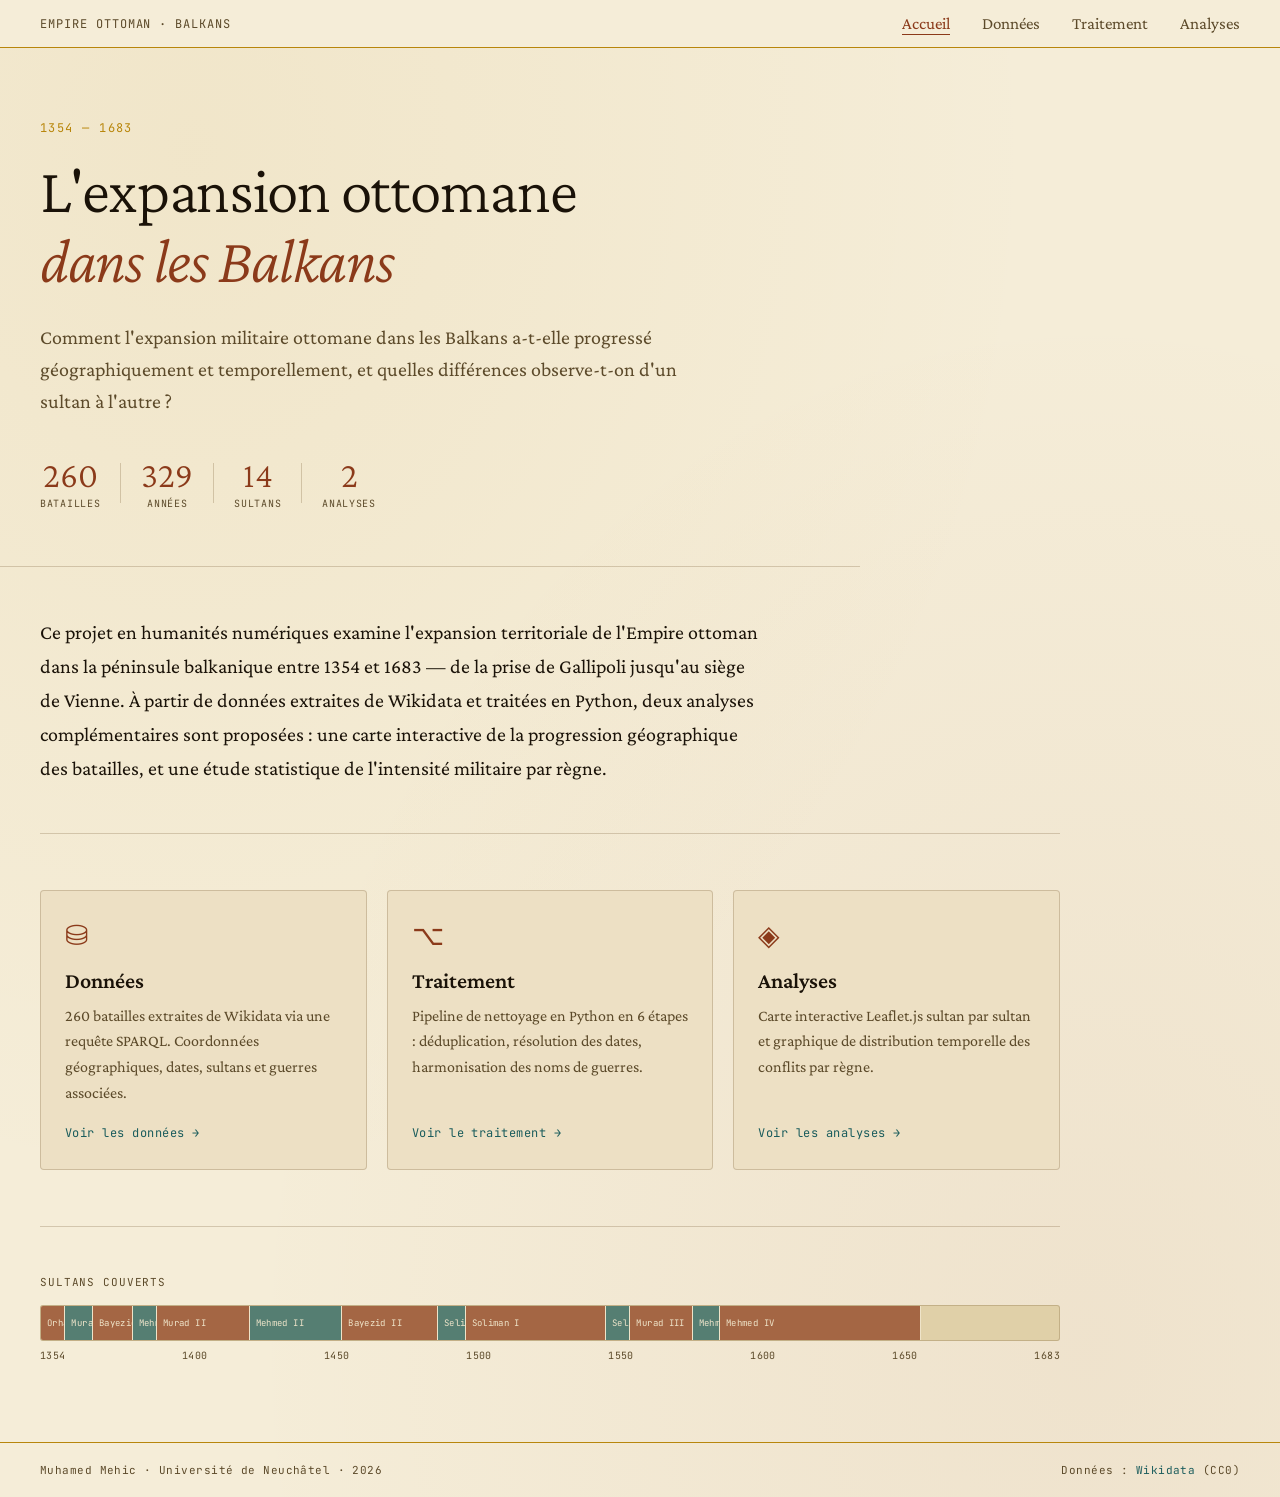
==== index.html @ 193f48fa "Ajout style et index" ====
<!DOCTYPE html>
<html lang="fr">
<head>
  <meta charset="UTF-8">
  <meta name="viewport" content="width=device-width, initial-scale=1.0">
  <title>Empire Ottoman · Balkans 1354–1683</title>
  <link href="https://fonts.googleapis.com/css2?family=Crimson+Pro:ital,wght@0,300;0,400;0,600;1,300;1,400&family=JetBrains+Mono:wght@400;500&display=swap" rel="stylesheet">
  <link rel="stylesheet" href="css/style.css">
</head>
<body>

  <nav>
    <span class="nav-brand">Empire Ottoman · Balkans</span>
    <div class="nav-links">
      <a href="index.html" class="active">Accueil</a>
      <a href="data.html">Données</a>
      <a href="process.html">Traitement</a>
      <a href="analysis.html">Analyses</a>
    </div>
  </nav>

  <header class="hero">
    <div class="hero-eyebrow">1354 — 1683</div>
    <h1 class="hero-title">L'expansion ottomane<br><em>dans les Balkans</em></h1>
    <p class="hero-sub">
      Comment l'expansion militaire ottomane dans les Balkans a-t-elle progressé
      géographiquement et temporellement, et quelles différences observe-t-on
      d'un sultan à l'autre ?
    </p>
    <div class="hero-stats">
      <div class="hstat">
        <span class="hstat-num">260</span>
        <span class="hstat-lbl">batailles</span>
      </div>
      <div class="hstat-div"></div>
      <div class="hstat">
        <span class="hstat-num">329</span>
        <span class="hstat-lbl">années</span>
      </div>
      <div class="hstat-div"></div>
      <div class="hstat">
        <span class="hstat-num">14</span>
        <span class="hstat-lbl">sultans</span>
      </div>
      <div class="hstat-div"></div>
      <div class="hstat">
        <span class="hstat-num">2</span>
        <span class="hstat-lbl">analyses</span>
      </div>
    </div>
  </header>

  <main>

    <section class="section-intro">
      <p class="intro-text">
        Ce projet en humanités numériques examine l'expansion territoriale de l'Empire ottoman
        dans la péninsule balkanique entre 1354 et 1683 — de la prise de Gallipoli jusqu'au
        siège de Vienne. À partir de données extraites de Wikidata et traitées en Python,
        deux analyses complémentaires sont proposées : une carte interactive de la progression
        géographique des batailles, et une étude statistique de l'intensité militaire par règne.
      </p>
    </section>

    <section class="cards">

      <a href="data.html" class="card">
        <div class="card-icon">⛁</div>
        <h2 class="card-title">Données</h2>
        <p class="card-desc">
          260 batailles extraites de Wikidata via une requête SPARQL.
          Coordonnées géographiques, dates, sultans et guerres associées.
        </p>
        <span class="card-link">Voir les données →</span>
      </a>

      <a href="process.html" class="card">
        <div class="card-icon">⌥</div>
        <h2 class="card-title">Traitement</h2>
        <p class="card-desc">
          Pipeline de nettoyage en Python en 6 étapes : déduplication,
          résolution des dates, harmonisation des noms de guerres.
        </p>
        <span class="card-link">Voir le traitement →</span>
      </a>

      <a href="analysis.html" class="card">
        <div class="card-icon">◈</div>
        <h2 class="card-title">Analyses</h2>
        <p class="card-desc">
          Carte interactive Leaflet.js sultan par sultan et graphique
          de distribution temporelle des conflits par règne.
        </p>
        <span class="card-link">Voir les analyses →</span>
      </a>

    </section>

    <section class="timeline-preview">
      <div class="tp-label">Sultans couverts</div>
      <div class="timeline-bar">
        <div class="tb-seg" style="left:0%;width:2.4%;"    title="Orhan (1326–1362)">        <span>Orhan</span></div>
        <div class="tb-seg" style="left:2.4%;width:2.7%;"  title="Murad Iᵉʳ (1362–1389)">   <span>Murad I</span></div>
        <div class="tb-seg" style="left:5.1%;width:3.9%;"  title="Bayezid Iᵉʳ (1389–1402)"> <span>Bayezid I</span></div>
        <div class="tb-seg" style="left:9%;width:2.4%;"    title="Mehmed Iᵉʳ (1413–1421)">  <span>Mehmed I</span></div>
        <div class="tb-seg" style="left:11.4%;width:9.1%;" title="Murad II (1421–1451)">     <span>Murad II</span></div>
        <div class="tb-seg" style="left:20.5%;width:9.1%;" title="Mehmed II (1451–1481)">    <span>Mehmed II</span></div>
        <div class="tb-seg" style="left:29.6%;width:9.4%;" title="Bayezid II (1481–1512)">   <span>Bayezid II</span></div>
        <div class="tb-seg" style="left:39%;width:2.7%;"   title="Selim Iᵉʳ (1512–1520)">   <span>Selim I</span></div>
        <div class="tb-seg" style="left:41.7%;width:13.8%" title="Soliman Iᵉʳ (1520–1566)"> <span>Soliman I</span></div>
        <div class="tb-seg" style="left:55.5%;width:2.4%;" title="Selim II (1566–1574)">     <span>Selim II</span></div>
        <div class="tb-seg" style="left:57.9%;width:6.1%;" title="Murad III (1574–1595)">    <span>Murad III</span></div>
        <div class="tb-seg" style="left:64%;width:2.7%;"   title="Mehmed III (1595–1603)">   <span>Mehmed III</span></div>
        <div class="tb-seg" style="left:66.7%;width:19.7%" title="Mehmed IV (1648–1683)">    <span>Mehmed IV</span></div>
      </div>
      <div class="tb-axis">
        <span>1354</span><span>1400</span><span>1450</span><span>1500</span>
        <span>1550</span><span>1600</span><span>1650</span><span>1683</span>
      </div>
    </section>

  </main>

  <footer>
    <span>Muhamed Mehic · Université de Neuchâtel · 2026</span>
    <span>Données : <a href="https://www.wikidata.org" target="_blank">Wikidata</a> (CC0)</span>
  </footer>

</body>
</html>
---- css/style.css ----
/* ============================================================
   style.css — Empire Ottoman · Balkans 1354–1683
   Palette : parchemin / rouille / encre / or
   ============================================================ */

   :root {
    --ink:        #1a1208;
    --parchment:  #f5edd8;
    --parchment2: #ede0c4;
    --parchment3: #e0d0a8;
    --gold:       #b8860b;
    --gold-light: #d4a017;
    --rust:       #8b3a1a;
    --rust-dark:  #7a3016;
    --teal:       #1a5c5c;
    --muted:      #5c4a2a;
    --border:     rgba(90,60,20,0.22);
  }
  
  *, *::before, *::after { box-sizing: border-box; margin: 0; padding: 0; }
  
  html { scroll-behavior: smooth; }
  
  body {
    font-family: 'Crimson Pro', Georgia, serif;
    background: var(--parchment);
    color: var(--ink);
    min-height: 100vh;
    background-image:
      radial-gradient(ellipse at 15% 10%, rgba(184,134,11,0.07) 0%, transparent 55%),
      radial-gradient(ellipse at 85% 90%, rgba(139,58,26,0.06) 0%, transparent 55%);
  }
  
  /* ── NAVIGATION ───────────────────────────────────────────── */
  
  nav {
    position: sticky;
    top: 0;
    z-index: 100;
    display: flex;
    align-items: center;
    justify-content: space-between;
    padding: 14px 40px;
    background: var(--parchment);
    border-bottom: 1.5px solid var(--gold);
    backdrop-filter: blur(4px);
  }
  
  .nav-brand {
    font-family: 'JetBrains Mono', monospace;
    font-size: 12px;
    letter-spacing: 0.08em;
    text-transform: uppercase;
    color: var(--muted);
  }
  
  .nav-links {
    display: flex;
    gap: 32px;
  }
  
  .nav-links a {
    font-size: 17px;
    color: var(--muted);
    text-decoration: none;
    transition: color 0.15s;
    position: relative;
  }
  
  .nav-links a::after {
    content: '';
    position: absolute;
    bottom: -2px;
    left: 0;
    width: 0;
    height: 1.5px;
    background: var(--rust);
    transition: width 0.2s;
  }
  
  .nav-links a:hover,
  .nav-links a.active {
    color: var(--rust);
  }
  
  .nav-links a:hover::after,
  .nav-links a.active::after {
    width: 100%;
  }
  
  /* ── HERO ─────────────────────────────────────────────────── */
  
  .hero {
    padding: 72px 40px 56px;
    border-bottom: 1px solid var(--border);
    max-width: 860px;
  }
  
  .hero-eyebrow {
    font-family: 'JetBrains Mono', monospace;
    font-size: 12px;
    letter-spacing: 0.12em;
    color: var(--gold);
    text-transform: uppercase;
    margin-bottom: 20px;
  }
  
  .hero-title {
    font-size: clamp(36px, 6vw, 64px);
    font-weight: 300;
    line-height: 1.1;
    letter-spacing: -0.02em;
    color: var(--ink);
    margin-bottom: 24px;
  }
  
  .hero-title em {
    font-style: italic;
    color: var(--rust);
  }
  
  .hero-sub {
    font-size: 20px;
    line-height: 1.6;
    color: var(--muted);
    max-width: 640px;
    margin-bottom: 40px;
  }
  
  .hero-stats {
    display: flex;
    align-items: center;
    gap: 20px;
  }
  
  .hstat { text-align: center; }
  
  .hstat-num {
    display: block;
    font-size: 36px;
    font-weight: 300;
    color: var(--rust);
    line-height: 1;
  }
  
  .hstat-lbl {
    font-family: 'JetBrains Mono', monospace;
    font-size: 10px;
    text-transform: uppercase;
    letter-spacing: 0.07em;
    color: var(--muted);
  }
  
  .hstat-div {
    width: 1px;
    height: 40px;
    background: var(--border);
  }
  
  /* ── MAIN ─────────────────────────────────────────────────── */
  
  main {
    max-width: 1100px;
    padding: 48px 40px 80px;
  }
  
  /* ── INTRO ────────────────────────────────────────────────── */
  
  .section-intro {
    margin-bottom: 56px;
    padding-bottom: 48px;
    border-bottom: 1px solid var(--border);
  }
  
  .intro-text {
    font-size: 20px;
    line-height: 1.7;
    color: var(--ink);
    max-width: 720px;
  }
  
  /* ── CARDS ────────────────────────────────────────────────── */
  
  .cards {
    display: grid;
    grid-template-columns: repeat(3, 1fr);
    gap: 20px;
    margin-bottom: 56px;
  }
  
  .card {
    display: flex;
    flex-direction: column;
    padding: 28px 24px;
    background: var(--parchment2);
    border: 1px solid var(--border);
    border-radius: 4px;
    text-decoration: none;
    color: inherit;
    transition: border-color 0.2s, transform 0.15s;
  }
  
  .card:hover {
    border-color: var(--gold);
    transform: translateY(-2px);
  }
  
  .card-icon {
    font-size: 28px;
    margin-bottom: 16px;
    color: var(--rust);
  }
  
  .card-title {
    font-size: 22px;
    font-weight: 600;
    margin-bottom: 10px;
    color: var(--ink);
  }
  
  .card-desc {
    font-size: 16px;
    line-height: 1.6;
    color: var(--muted);
    flex: 1;
    margin-bottom: 20px;
  }
  
  .card-link {
    font-family: 'JetBrains Mono', monospace;
    font-size: 12px;
    color: var(--teal);
    letter-spacing: 0.04em;
  }
  
  /* ── TIMELINE PREVIEW ─────────────────────────────────────── */
  
  .timeline-preview {
    padding-top: 48px;
    border-top: 1px solid var(--border);
  }
  
  .tp-label {
    font-family: 'JetBrains Mono', monospace;
    font-size: 11px;
    text-transform: uppercase;
    letter-spacing: 0.08em;
    color: var(--muted);
    margin-bottom: 16px;
  }
  
  .timeline-bar {
    position: relative;
    height: 36px;
    background: var(--parchment3);
    border-radius: 3px;
    overflow: hidden;
    margin-bottom: 8px;
    border: 1px solid var(--border);
  }
  
  .tb-seg {
    position: absolute;
    top: 0;
    height: 100%;
    background: var(--rust);
    opacity: 0.7;
    border-right: 1px solid var(--parchment);
    display: flex;
    align-items: center;
    overflow: hidden;
    transition: opacity 0.15s;
    cursor: default;
  }
  
  .tb-seg:nth-child(even) { background: var(--teal); }
  
  .tb-seg:hover { opacity: 1; z-index: 2; }
  
  .tb-seg span {
    font-family: 'JetBrains Mono', monospace;
    font-size: 9px;
    color: var(--parchment);
    padding: 0 6px;
    white-space: nowrap;
    overflow: hidden;
    letter-spacing: 0.04em;
  }
  
  .tb-axis {
    display: flex;
    justify-content: space-between;
    font-family: 'JetBrains Mono', monospace;
    font-size: 10px;
    color: var(--muted);
    letter-spacing: 0.04em;
  }
  
  /* ── FOOTER ───────────────────────────────────────────────── */
  
  footer {
    display: flex;
    justify-content: space-between;
    align-items: center;
    padding: 20px 40px;
    border-top: 1.5px solid var(--gold);
    font-family: 'JetBrains Mono', monospace;
    font-size: 11px;
    color: var(--muted);
    letter-spacing: 0.04em;
  }
  
  footer a {
    color: var(--teal);
    text-decoration: none;
  }
  
  footer a:hover { text-decoration: underline; }
  
  /* ── PAGE INTÉRIEURE : EN-TÊTE ────────────────────────────── */
  
  .page-header {
    padding: 52px 40px 36px;
    border-bottom: 1px solid var(--border);
    max-width: 860px;
  }
  
  .page-eyebrow {
    font-family: 'JetBrains Mono', monospace;
    font-size: 11px;
    letter-spacing: 0.1em;
    color: var(--gold);
    text-transform: uppercase;
    margin-bottom: 14px;
  }
  
  .page-title {
    font-size: clamp(28px, 4vw, 46px);
    font-weight: 300;
    letter-spacing: -0.02em;
    color: var(--ink);
    margin-bottom: 14px;
  }
  
  .page-title em { font-style: italic; color: var(--rust); }
  
  .page-desc {
    font-size: 18px;
    line-height: 1.65;
    color: var(--muted);
    max-width: 600px;
  }
  
  /* ── BLOCS DE CONTENU ─────────────────────────────────────── */
  
  .content-section {
    margin-bottom: 52px;
    padding-bottom: 48px;
    border-bottom: 1px solid var(--border);
  }
  
  .content-section:last-child {
    border-bottom: none;
  }
  
  .section-label {
    font-family: 'JetBrains Mono', monospace;
    font-size: 11px;
    text-transform: uppercase;
    letter-spacing: 0.08em;
    color: var(--gold);
    margin-bottom: 12px;
  }
  
  .section-title {
    font-size: 26px;
    font-weight: 600;
    margin-bottom: 16px;
    color: var(--ink);
  }
  
  .section-body {
    font-size: 18px;
    line-height: 1.72;
    color: var(--ink);
    max-width: 680px;
  }
  
  .section-body p + p { margin-top: 16px; }
  
  /* ── CODE BLOCKS ──────────────────────────────────────────── */
  
  .code-block {
    background: var(--parchment3);
    border: 1px solid var(--border);
    border-radius: 4px;
    overflow: hidden;
    margin: 24px 0;
  }
  
  .code-header {
    display: flex;
    align-items: center;
    justify-content: space-between;
    padding: 8px 14px;
    border-bottom: 1px solid var(--border);
    font-family: 'JetBrains Mono', monospace;
    font-size: 11px;
    color: var(--muted);
    background: var(--parchment2);
  }
  
  .code-lang {
    background: var(--rust);
    color: var(--parchment);
    padding: 2px 8px;
    border-radius: 2px;
    font-size: 10px;
    letter-spacing: 0.05em;
  }
  
  pre {
    padding: 18px 20px;
    overflow-x: auto;
    font-family: 'JetBrains Mono', monospace;
    font-size: 13px;
    line-height: 1.7;
    color: var(--ink);
  }
  
  /* ── TABLEAU ──────────────────────────────────────────────── */
  
  .table-wrap {
    overflow-x: auto;
    border: 1px solid var(--border);
    border-radius: 4px;
    margin: 24px 0;
  }
  
  table {
    width: 100%;
    border-collapse: collapse;
    font-size: 14px;
  }
  
  thead th {
    background: var(--parchment3);
    padding: 10px 14px;
    text-align: left;
    font-family: 'JetBrains Mono', monospace;
    font-size: 10px;
    text-transform: uppercase;
    letter-spacing: 0.07em;
    color: var(--muted);
    border-bottom: 1px solid var(--border);
  }
  
  tbody td {
    padding: 9px 14px;
    border-bottom: 1px solid var(--border);
    color: var(--ink);
  }
  
  tbody tr:last-child td { border-bottom: none; }
  tbody tr:hover { background: var(--parchment2); }
  
  /* ── RESPONSIVE ───────────────────────────────────────────── */
  
  @media (max-width: 768px) {
    nav { padding: 12px 20px; }
    .nav-links { gap: 20px; }
    .hero, main, .page-header { padding-left: 20px; padding-right: 20px; }
    .cards { grid-template-columns: 1fr; }
    footer { flex-direction: column; gap: 8px; text-align: center; }
  }
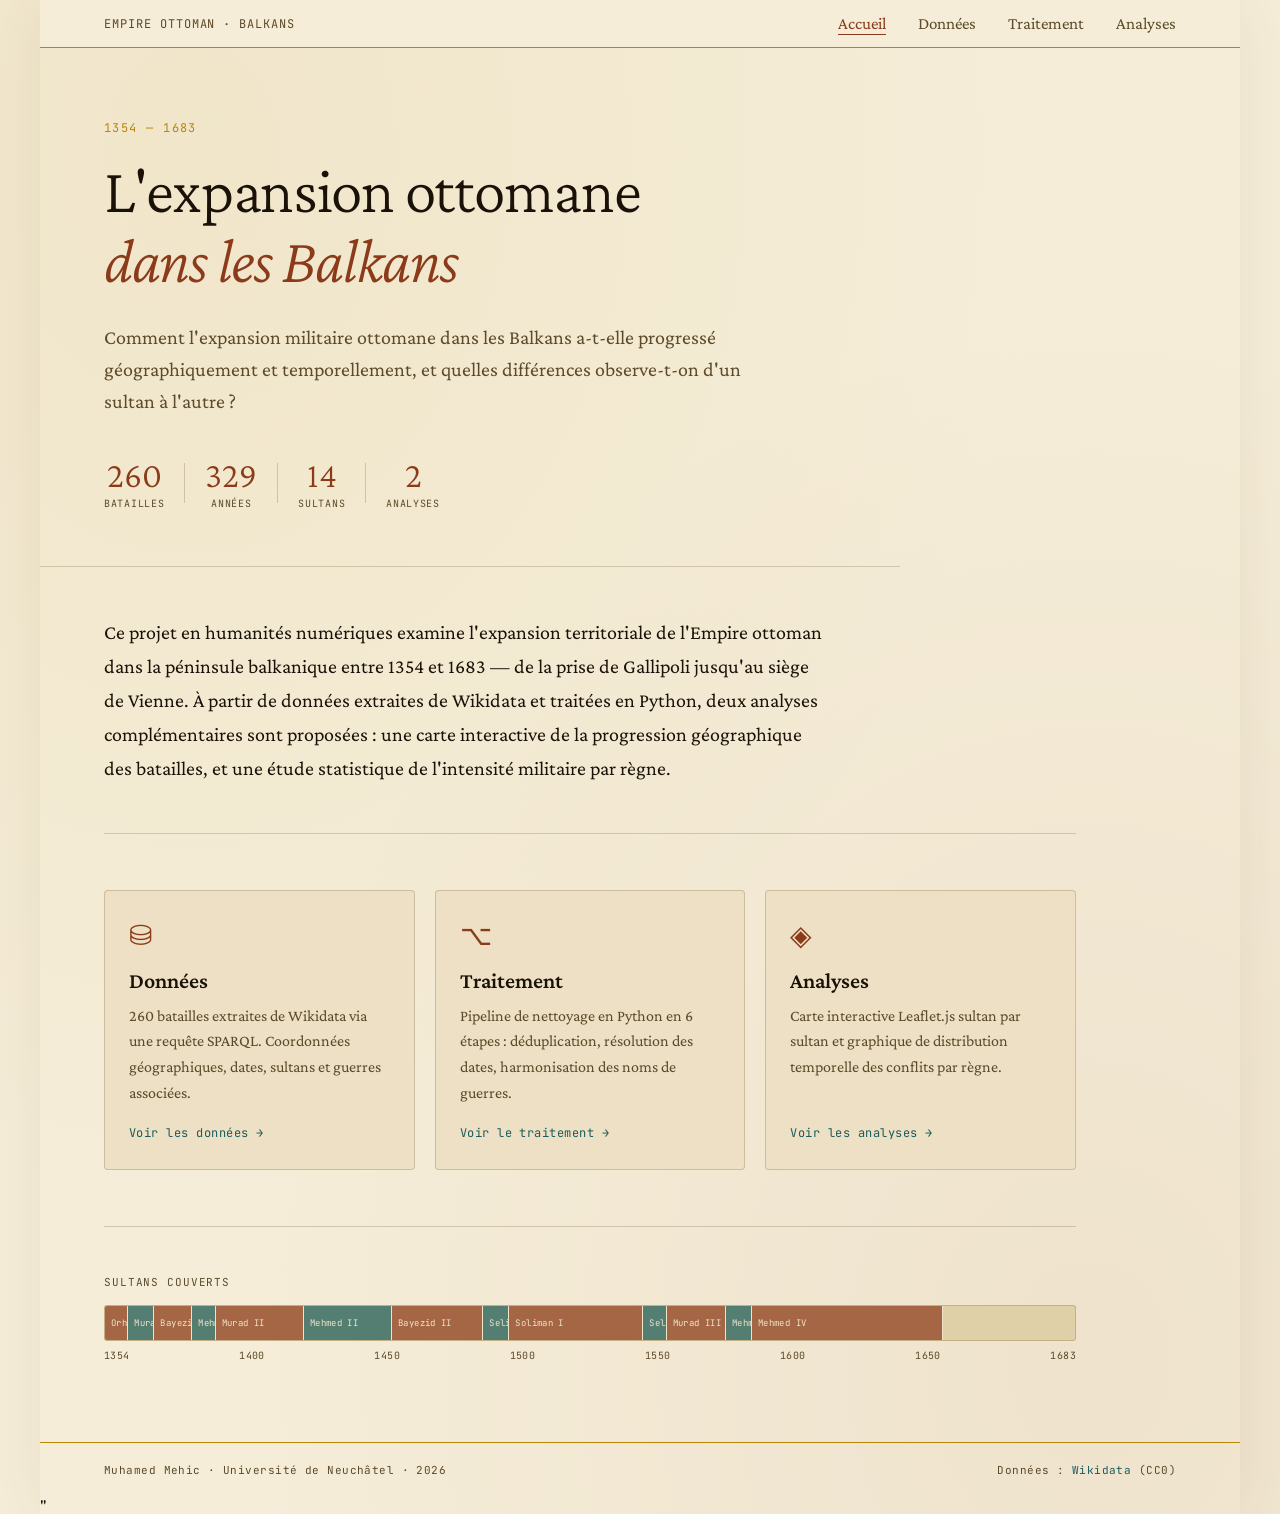
==== commit bdf3d0cc: "javascript" ====
--- a/index.html
+++ b/index.html
@@ -125,6 +125,6 @@
     <span>Muhamed Mehic · Université de Neuchâtel · 2026</span>
     <span>Données : <a href="https://www.wikidata.org" target="_blank">Wikidata</a> (CC0)</span>
   </footer>
-
+  <script src="js/main.js"></script>"
 </body>
 </html>
--- a/css/style.css
+++ b/css/style.css
@@ -472,4 +472,420 @@
     .hero, main, .page-header { padding-left: 20px; padding-right: 20px; }
     .cards { grid-template-columns: 1fr; }
     footer { flex-direction: column; gap: 8px; text-align: center; }
+  }
+  
+  /* ── BARRES SULTAN (data.html) ────────────────────────────────────────────── */
+  
+  .sultan-bars {
+    margin-top: 24px;
+    display: flex;
+    flex-direction: column;
+    gap: 8px;
+  }
+  
+  .sbar-row {
+    display: flex;
+    align-items: center;
+    gap: 12px;
+  }
+  
+  .sbar-name {
+    font-family: 'JetBrains Mono', monospace;
+    font-size: 11px;
+    color: var(--muted);
+    width: 110px;
+    flex-shrink: 0;
+    text-align: right;
+  }
+  
+  .sbar-wrap {
+    flex: 1;
+    background: var(--parchment3);
+    border-radius: 2px;
+    height: 22px;
+    overflow: hidden;
+  }
+  
+  .sbar-fill {
+    height: 100%;
+    background: var(--rust);
+    display: flex;
+    align-items: center;
+    justify-content: flex-end;
+    padding-right: 8px;
+    font-family: 'JetBrains Mono', monospace;
+    font-size: 10px;
+    color: var(--parchment);
+    transition: width 0.6s ease;
+  }
+  
+  /* ── BOUTONS TÉLÉCHARGEMENT ───────────────────────────────────────────────── */
+  
+  .dl-links {
+    display: flex;
+    gap: 14px;
+    margin-top: 24px;
+    flex-wrap: wrap;
+  }
+  
+  .dl-btn {
+    display: inline-block;
+    padding: 10px 20px;
+    background: var(--rust);
+    color: var(--parchment);
+    text-decoration: none;
+    font-family: 'JetBrains Mono', monospace;
+    font-size: 12px;
+    border-radius: 3px;
+    letter-spacing: 0.04em;
+    transition: background 0.15s;
+  }
+  
+  .dl-btn:hover { background: var(--rust-dark); }
+  
+  .dl-btn--secondary {
+    background: transparent;
+    color: var(--teal);
+    border: 1px solid var(--teal);
+  }
+  
+  .dl-btn--secondary:hover {
+    background: var(--teal);
+    color: var(--parchment);
+  }
+  
+  /* ── CODE INLINE ──────────────────────────────────────────────────────────── */
+  
+  code {
+    font-family: 'JetBrains Mono', monospace;
+    font-size: 12px;
+    background: var(--parchment3);
+    padding: 1px 5px;
+    border-radius: 2px;
+    color: var(--rust);
+  }
+  
+  /* ── PIPELINE DIAGRAM (process.html) ─────────────────────────────────────── */
+  
+  .pipeline-diagram {
+    display: flex;
+    align-items: center;
+    flex-wrap: wrap;
+    gap: 6px;
+    margin-top: 28px;
+    padding: 20px;
+    background: var(--parchment2);
+    border: 1px solid var(--border);
+    border-radius: 4px;
+  }
+  
+  .pipe-node {
+    display: flex;
+    flex-direction: column;
+    align-items: center;
+    background: var(--parchment3);
+    border: 1px solid var(--border);
+    border-radius: 3px;
+    padding: 8px 12px;
+    min-width: 64px;
+  }
+  
+  .pipe-node--input,
+  .pipe-node--output {
+    background: var(--rust);
+    border-color: var(--rust-dark);
+  }
+  
+  .pipe-node--input .pipe-num,
+  .pipe-node--output .pipe-num,
+  .pipe-node--input .pipe-label,
+  .pipe-node--output .pipe-label {
+    color: var(--parchment);
+  }
+  
+  .pipe-num {
+    font-family: 'JetBrains Mono', monospace;
+    font-size: 11px;
+    font-weight: 500;
+    color: var(--rust);
+  }
+  
+  .pipe-label {
+    font-size: 11px;
+    color: var(--muted);
+    margin-top: 2px;
+  }
+  
+  .pipe-arrow {
+    font-family: 'JetBrains Mono', monospace;
+    color: var(--gold);
+    font-size: 18px;
+    line-height: 1;
+  }
+  
+  /* ── STEP HEADER (process.html) ───────────────────────────────────────────── */
+  
+  .step-header {
+    display: flex;
+    align-items: flex-start;
+    gap: 20px;
+    margin-bottom: 16px;
+  }
+  
+  .step-num {
+    font-family: 'JetBrains Mono', monospace;
+    font-size: 32px;
+    font-weight: 500;
+    color: var(--rust);
+    opacity: 0.35;
+    line-height: 1;
+    flex-shrink: 0;
+    min-width: 44px;
+  }
+  
+  .step-header .section-title {
+    margin-bottom: 0;
+  }
+  
+  /* ── REPORT GRID (process.html) ───────────────────────────────────────────── */
+  
+  .report-grid {
+    display: flex;
+    gap: 16px;
+    margin-top: 24px;
+    flex-wrap: wrap;
+  }
+  
+  .report-card {
+    display: flex;
+    flex-direction: column;
+    align-items: center;
+    padding: 20px 28px;
+    background: var(--parchment2);
+    border: 1px solid var(--border);
+    border-radius: 4px;
+    min-width: 140px;
+  }
+  
+  .report-card--removed { border-color: var(--gold); }
+  .report-card--final   { border-color: var(--teal); }
+  
+  .report-num {
+    font-size: 40px;
+    font-weight: 300;
+    color: var(--rust);
+    line-height: 1;
+  }
+  
+  .report-card--removed .report-num { color: var(--gold); }
+  .report-card--final .report-num   { color: var(--teal); }
+  
+  .report-lbl {
+    font-family: 'JetBrains Mono', monospace;
+    font-size: 10px;
+    text-transform: uppercase;
+    letter-spacing: 0.06em;
+    color: var(--muted);
+    margin-top: 6px;
+    text-align: center;
+  }
+  
+  /* ── VISUALISATIONS (analysis.html) ──────────────────────────────────────── */
+  
+  .viz-block {
+    margin-top: 24px;
+    border: 1px solid var(--border);
+    border-radius: 4px;
+    overflow: hidden;
+  }
+  
+  .viz-label {
+    display: flex;
+    align-items: center;
+    gap: 10px;
+    padding: 8px 14px;
+    background: var(--parchment2);
+    border-bottom: 1px solid var(--border);
+    font-family: 'JetBrains Mono', monospace;
+    font-size: 11px;
+    color: var(--muted);
+  }
+  
+  .viz-img-wrap {
+    background: var(--parchment);
+    padding: 12px;
+    text-align: center;
+  }
+  
+  .viz-img {
+    max-width: 100%;
+    height: auto;
+    border-radius: 2px;
+  }
+  
+  /* ── INTERPRÉTATION ───────────────────────────────────────────────────────── */
+  
+  .analysis-interp {
+    margin-top: 20px;
+    padding: 20px 24px;
+    background: var(--parchment2);
+    border-left: 3px solid var(--rust);
+    border-radius: 0 4px 4px 0;
+  }
+  
+  .interp-label {
+    font-family: 'JetBrains Mono', monospace;
+    font-size: 10px;
+    text-transform: uppercase;
+    letter-spacing: 0.08em;
+    color: var(--rust);
+    margin-bottom: 10px;
+  }
+  
+  .analysis-interp p {
+    font-size: 17px;
+    line-height: 1.7;
+    color: var(--ink);
+  }
+  
+  .analysis-interp p + p {
+    margin-top: 12px;
+  }
+  
+  /* ── NOTE MÉTHODE ─────────────────────────────────────────────────────────── */
+  
+  .method-note {
+    margin-top: 20px;
+    padding: 14px 18px;
+    background: var(--parchment3);
+    border: 1px solid var(--border);
+    border-radius: 4px;
+    font-family: 'JetBrains Mono', monospace;
+    font-size: 11px;
+    color: var(--muted);
+    line-height: 1.7;
+  }
+  
+  .method-label {
+    font-size: 10px;
+    text-transform: uppercase;
+    letter-spacing: 0.08em;
+    color: var(--gold);
+    margin-bottom: 6px;
+  }
+  
+  /* ── CENTRAGE GLOBAL ──────────────────────────────────────────────────────── */
+  
+  nav {
+    max-width: 1200px;
+    margin-left: auto;
+    margin-right: auto;
+  }
+  
+  /* Wrapper pour centrer nav, header et main */
+  nav,
+  .hero,
+  .page-header {
+    padding-left: clamp(20px, 5vw, 80px);
+    padding-right: clamp(20px, 5vw, 80px);
+  }
+  
+  body {
+    max-width: 1200px;
+    margin-left: auto;
+    margin-right: auto;
+    box-shadow: 0 0 60px rgba(90,60,20,0.08);
+  }
+  
+  /* Remettre nav sticky sur toute la largeur */
+  nav {
+    position: sticky;
+    top: 0;
+    max-width: 100%;
+    padding-left: clamp(20px, 5vw, 80px);
+    padding-right: clamp(20px, 5vw, 80px);
+  }
+  
+  main {
+    padding-left: clamp(20px, 5vw, 80px);
+    padding-right: clamp(20px, 5vw, 80px);
+  }
+  
+  footer {
+    padding-left: clamp(20px, 5vw, 80px);
+    padding-right: clamp(20px, 5vw, 80px);
+  }
+  
+  /* ── TOOLTIP SULTANS ──────────────────────────────────────────────────────── */
+  
+  .sultan-tooltip {
+    position: fixed;
+    z-index: 999;
+    background: var(--ink);
+    color: var(--parchment);
+    border-radius: 4px;
+    padding: 12px 16px;
+    pointer-events: none;
+    opacity: 0;
+    transform: translateY(4px);
+    transition: opacity 0.15s, transform 0.15s;
+    min-width: 180px;
+    box-shadow: 0 4px 20px rgba(0,0,0,0.3);
+  }
+  
+  .sultan-tooltip.visible {
+    opacity: 1;
+    transform: translateY(0);
+  }
+  
+  .tt-name {
+    font-family: 'Crimson Pro', serif;
+    font-size: 16px;
+    font-weight: 600;
+    margin-bottom: 2px;
+  }
+  
+  .tt-dates {
+    font-family: 'JetBrains Mono', monospace;
+    font-size: 10px;
+    color: var(--gold-light);
+    letter-spacing: 0.06em;
+    margin-bottom: 8px;
+  }
+  
+  .tt-battles {
+    font-family: 'JetBrains Mono', monospace;
+    font-size: 11px;
+    color: var(--parchment2);
+    margin-bottom: 6px;
+  }
+  
+  .tt-battles span {
+    font-size: 20px;
+    font-weight: 500;
+    color: var(--rust);
+    margin-right: 4px;
+    font-family: 'Crimson Pro', serif;
+  }
+  
+  .tt-info {
+    font-size: 13px;
+    color: var(--parchment3);
+    line-height: 1.5;
+    border-top: 1px solid rgba(255,255,255,0.1);
+    padding-top: 6px;
+    margin-top: 4px;
+  }
+  
+  /* ── ANIMATIONS SCROLL ────────────────────────────────────────────────────── */
+  
+  .anim-hidden {
+    opacity: 0;
+    transform: translateY(20px);
+    transition: opacity 0.45s ease, transform 0.45s ease;
+  }
+  
+  .anim-visible {
+    opacity: 1;
+    transform: translateY(0);
   }
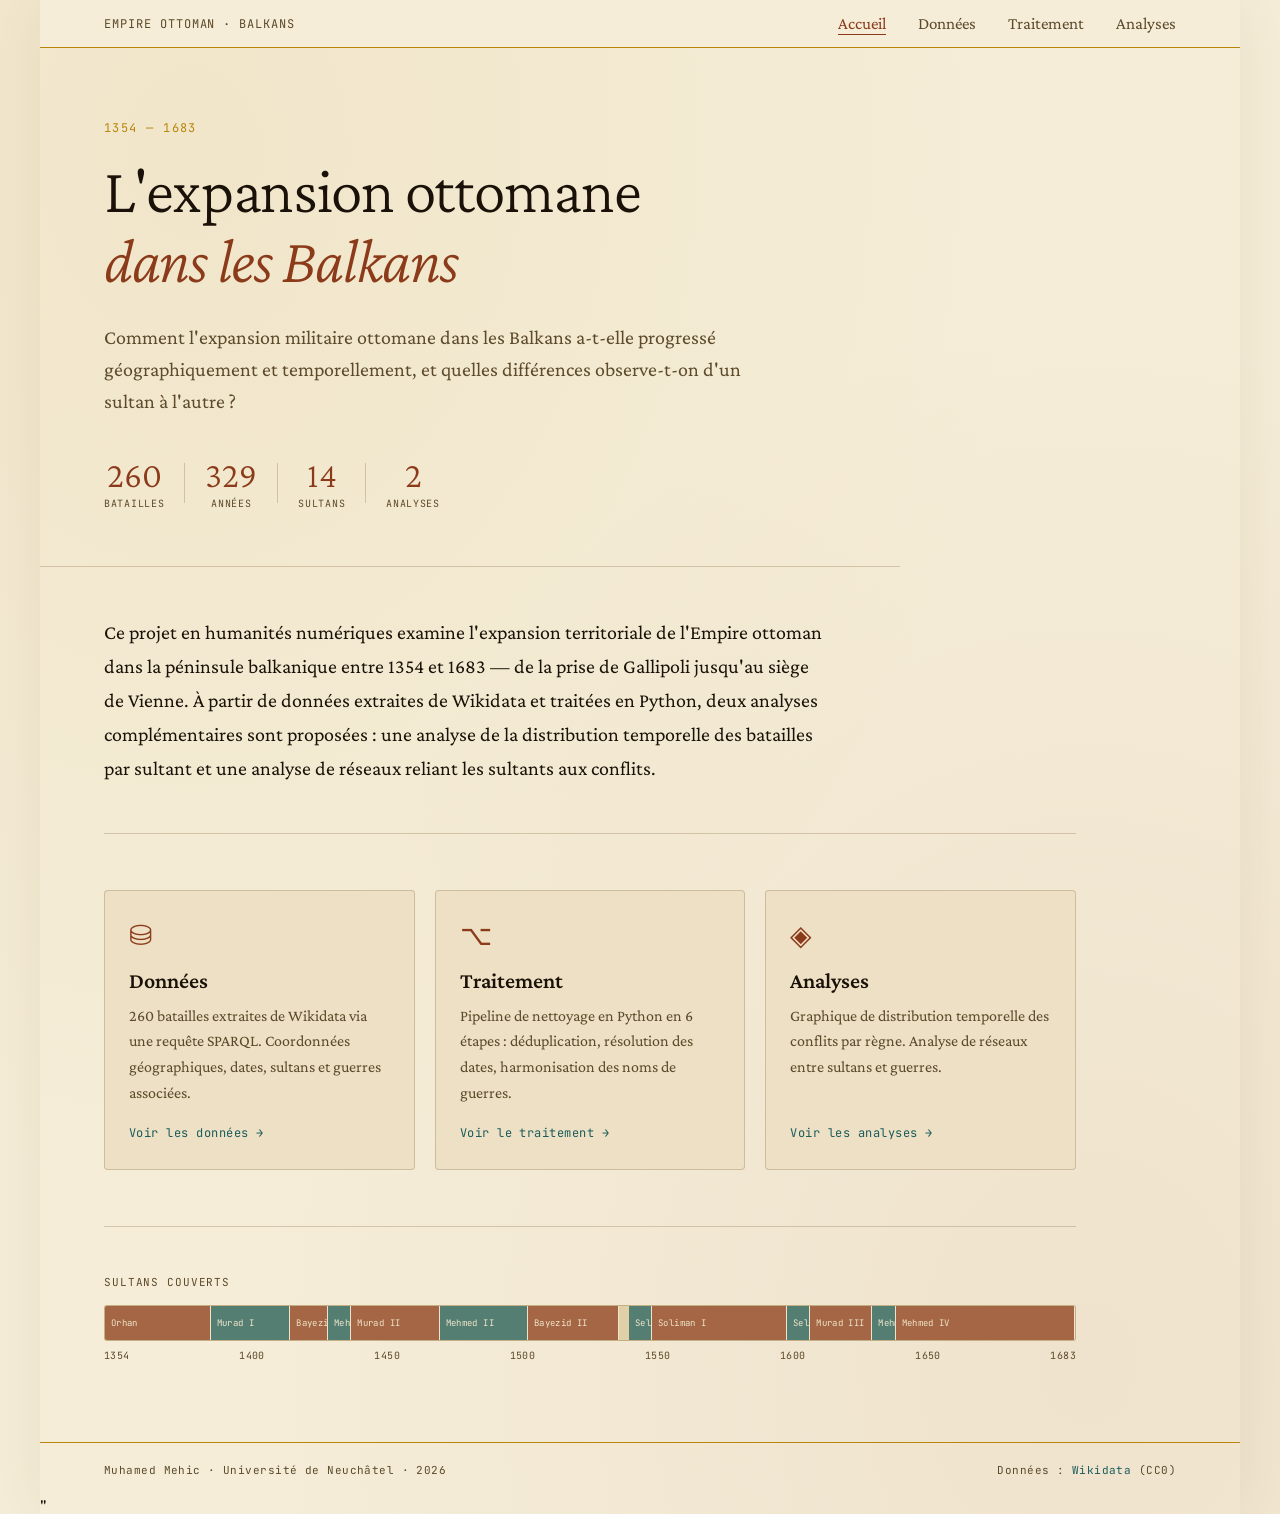
==== commit 21d19c82: "Travail fini" ====
--- a/index.html
+++ b/index.html
@@ -57,8 +57,8 @@
         Ce projet en humanités numériques examine l'expansion territoriale de l'Empire ottoman
         dans la péninsule balkanique entre 1354 et 1683 — de la prise de Gallipoli jusqu'au
         siège de Vienne. À partir de données extraites de Wikidata et traitées en Python,
-        deux analyses complémentaires sont proposées : une carte interactive de la progression
-        géographique des batailles, et une étude statistique de l'intensité militaire par règne.
+        deux analyses complémentaires sont proposées : une analyse de la distribution 
+        temporelle des batailles par sultant et une analyse de réseaux reliant les sultants aux conflits.
       </p>
     </section>
 
@@ -88,8 +88,8 @@
         <div class="card-icon">◈</div>
         <h2 class="card-title">Analyses</h2>
         <p class="card-desc">
-          Carte interactive Leaflet.js sultan par sultan et graphique
-          de distribution temporelle des conflits par règne.
+          Graphique de distribution temporelle des conflits par règne.
+          Analyse de réseaux entre sultans et guerres.
         </p>
         <span class="card-link">Voir les analyses →</span>
       </a>
@@ -99,19 +99,19 @@
     <section class="timeline-preview">
       <div class="tp-label">Sultans couverts</div>
       <div class="timeline-bar">
-        <div class="tb-seg" style="left:0%;width:2.4%;"    title="Orhan (1326–1362)">        <span>Orhan</span></div>
-        <div class="tb-seg" style="left:2.4%;width:2.7%;"  title="Murad Iᵉʳ (1362–1389)">   <span>Murad I</span></div>
-        <div class="tb-seg" style="left:5.1%;width:3.9%;"  title="Bayezid Iᵉʳ (1389–1402)"> <span>Bayezid I</span></div>
-        <div class="tb-seg" style="left:9%;width:2.4%;"    title="Mehmed Iᵉʳ (1413–1421)">  <span>Mehmed I</span></div>
-        <div class="tb-seg" style="left:11.4%;width:9.1%;" title="Murad II (1421–1451)">     <span>Murad II</span></div>
-        <div class="tb-seg" style="left:20.5%;width:9.1%;" title="Mehmed II (1451–1481)">    <span>Mehmed II</span></div>
-        <div class="tb-seg" style="left:29.6%;width:9.4%;" title="Bayezid II (1481–1512)">   <span>Bayezid II</span></div>
-        <div class="tb-seg" style="left:39%;width:2.7%;"   title="Selim Iᵉʳ (1512–1520)">   <span>Selim I</span></div>
-        <div class="tb-seg" style="left:41.7%;width:13.8%" title="Soliman Iᵉʳ (1520–1566)"> <span>Soliman I</span></div>
-        <div class="tb-seg" style="left:55.5%;width:2.4%;" title="Selim II (1566–1574)">     <span>Selim II</span></div>
-        <div class="tb-seg" style="left:57.9%;width:6.1%;" title="Murad III (1574–1595)">    <span>Murad III</span></div>
-        <div class="tb-seg" style="left:64%;width:2.7%;"   title="Mehmed III (1595–1603)">   <span>Mehmed III</span></div>
-        <div class="tb-seg" style="left:66.7%;width:19.7%" title="Mehmed IV (1648–1683)">    <span>Mehmed IV</span></div>
+        <div class="tb-seg" style="left:0%;width:10.9%;"    title="Orhan (1326–1362)">        <span>Orhan</span></div>
+        <div class="tb-seg" style="left:10.9%;width:8.2%;"  title="Murad Iᵉʳ (1362–1389)">   <span>Murad I</span></div>
+        <div class="tb-seg" style="left:19.1%;width:3.9%;"  title="Bayezid Iᵉʳ (1389–1402)"> <span>Bayezid I</span></div>
+        <div class="tb-seg" style="left:23%;width:2.4%;"    title="Mehmed Iᵉʳ (1413–1421)">  <span>Mehmed I</span></div>
+        <div class="tb-seg" style="left:25.4%;width:9.1%;" title="Murad II (1421–1451)">     <span>Murad II</span></div>
+        <div class="tb-seg" style="left:34.5%;width:9.1%;" title="Mehmed II (1451–1481)">    <span>Mehmed II</span></div>
+        <div class="tb-seg" style="left:43.6%;width:9.4%;" title="Bayezid II (1481–1512)">   <span>Bayezid II</span></div>
+        <div class="tb-seg" style="left:54%;width:2.4%;"   title="Selim Iᵉʳ (1512–1520)">   <span>Selim I</span></div>
+        <div class="tb-seg" style="left:56.4%;width:13.9%" title="Soliman Iᵉʳ (1520–1566)"> <span>Soliman I</span></div>
+        <div class="tb-seg" style="left:70.3%;width:2.4%;" title="Selim II (1566–1574)">     <span>Selim II</span></div>
+        <div class="tb-seg" style="left:72.7%;width:6.4%;" title="Murad III (1574–1595)">    <span>Murad III</span></div>
+        <div class="tb-seg" style="left:79.1%;width:2.4%;"   title="Mehmed III (1595–1603)">   <span>Mehmed III</span></div>
+        <div class="tb-seg" style="left:81.5%;width:18.5%" title="Mehmed IV (1648–1683)">    <span>Mehmed IV</span></div>
       </div>
       <div class="tb-axis">
         <span>1354</span><span>1400</span><span>1450</span><span>1500</span>
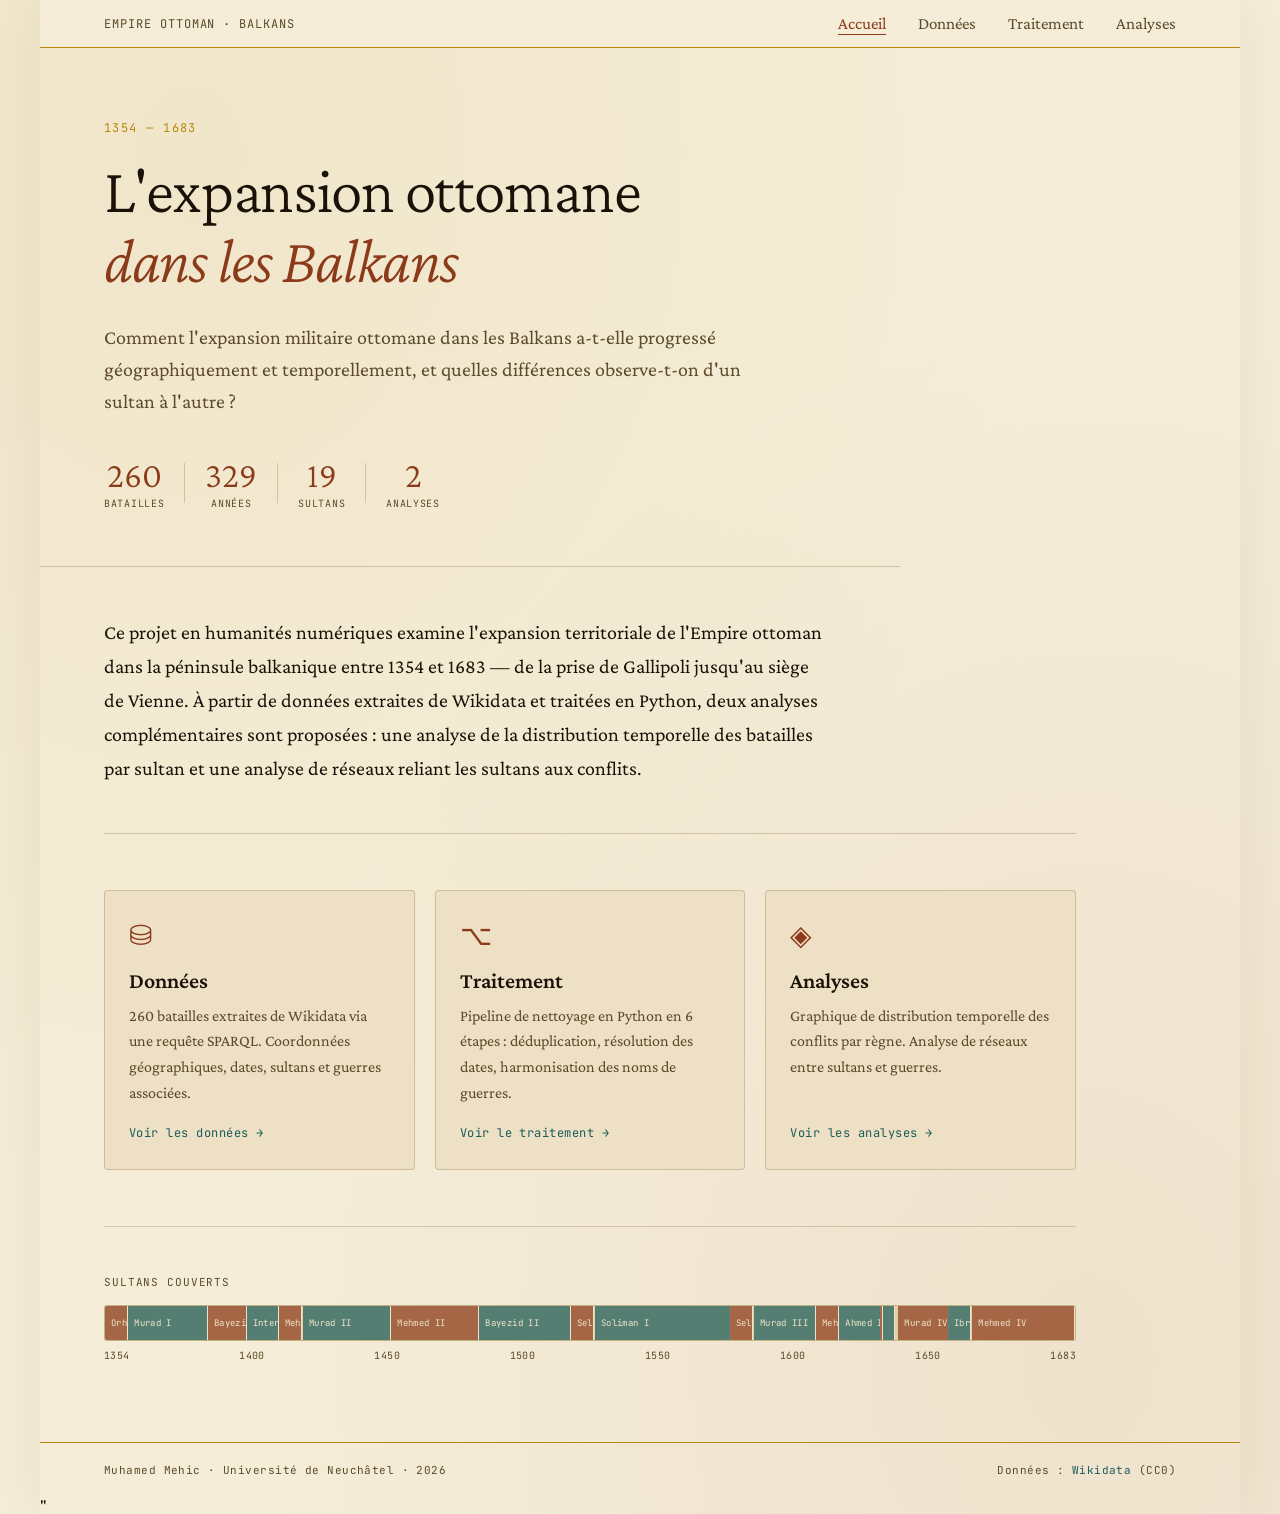
==== commit 0c3eb071: "changement après plusieurs relectures" ====
--- a/index.html
+++ b/index.html
@@ -39,7 +39,7 @@
       </div>
       <div class="hstat-div"></div>
       <div class="hstat">
-        <span class="hstat-num">14</span>
+        <span class="hstat-num">19</span>
         <span class="hstat-lbl">sultans</span>
       </div>
       <div class="hstat-div"></div>
@@ -58,7 +58,7 @@
         dans la péninsule balkanique entre 1354 et 1683 — de la prise de Gallipoli jusqu'au
         siège de Vienne. À partir de données extraites de Wikidata et traitées en Python,
         deux analyses complémentaires sont proposées : une analyse de la distribution 
-        temporelle des batailles par sultant et une analyse de réseaux reliant les sultants aux conflits.
+        temporelle des batailles par sultan et une analyse de réseaux reliant les sultans aux conflits.
       </p>
     </section>
 
@@ -99,19 +99,25 @@
     <section class="timeline-preview">
       <div class="tp-label">Sultans couverts</div>
       <div class="timeline-bar">
-        <div class="tb-seg" style="left:0%;width:10.9%;"    title="Orhan (1326–1362)">        <span>Orhan</span></div>
-        <div class="tb-seg" style="left:10.9%;width:8.2%;"  title="Murad Iᵉʳ (1362–1389)">   <span>Murad I</span></div>
-        <div class="tb-seg" style="left:19.1%;width:3.9%;"  title="Bayezid Iᵉʳ (1389–1402)"> <span>Bayezid I</span></div>
-        <div class="tb-seg" style="left:23%;width:2.4%;"    title="Mehmed Iᵉʳ (1413–1421)">  <span>Mehmed I</span></div>
-        <div class="tb-seg" style="left:25.4%;width:9.1%;" title="Murad II (1421–1451)">     <span>Murad II</span></div>
-        <div class="tb-seg" style="left:34.5%;width:9.1%;" title="Mehmed II (1451–1481)">    <span>Mehmed II</span></div>
-        <div class="tb-seg" style="left:43.6%;width:9.4%;" title="Bayezid II (1481–1512)">   <span>Bayezid II</span></div>
-        <div class="tb-seg" style="left:54%;width:2.4%;"   title="Selim Iᵉʳ (1512–1520)">   <span>Selim I</span></div>
-        <div class="tb-seg" style="left:56.4%;width:13.9%" title="Soliman Iᵉʳ (1520–1566)"> <span>Soliman I</span></div>
-        <div class="tb-seg" style="left:70.3%;width:2.4%;" title="Selim II (1566–1574)">     <span>Selim II</span></div>
-        <div class="tb-seg" style="left:72.7%;width:6.4%;" title="Murad III (1574–1595)">    <span>Murad III</span></div>
-        <div class="tb-seg" style="left:79.1%;width:2.4%;"   title="Mehmed III (1595–1603)">   <span>Mehmed III</span></div>
-        <div class="tb-seg" style="left:81.5%;width:18.5%" title="Mehmed IV (1648–1683)">    <span>Mehmed IV</span></div>
+        <div class="tb-seg" style="left:0%;width:2.4%;"    title="Orhan (1354–1362)">        <span>Orhan</span></div>
+        <div class="tb-seg" style="left:2.4%;width:8.2%;"  title="Murad Iᵉʳ (1362–1389)">   <span>Murad I</span></div>
+        <div class="tb-seg" style="left:10.6%;width:4.0%;" title="Bayezid Iᵉʳ (1389–1402)"> <span>Bayezid I</span></div>
+        <div class="tb-seg" style="left:14.6%;width:3.3%;" title="Interrègne (1402–1413)">   <span>Interrègne</span></div>
+        <div class="tb-seg" style="left:17.9%;width:2.4%;" title="Mehmed Iᵉʳ (1413–1421)">  <span>Mehmed I</span></div>
+        <div class="tb-seg" style="left:20.4%;width:9.1%;" title="Murad II (1421–1451)">     <span>Murad II</span></div>
+        <div class="tb-seg" style="left:29.5%;width:9.1%;" title="Mehmed II (1451–1481)">    <span>Mehmed II</span></div>
+        <div class="tb-seg" style="left:38.6%;width:9.4%;" title="Bayezid II (1481–1512)">   <span>Bayezid II</span></div>
+        <div class="tb-seg" style="left:48.0%;width:2.4%;" title="Selim Iᵉʳ (1512–1520)">   <span>Selim I</span></div>
+        <div class="tb-seg" style="left:50.5%;width:14.0%" title="Soliman Iᵉʳ (1520–1566)"> <span>Soliman I</span></div>
+        <div class="tb-seg" style="left:64.4%;width:2.4%;" title="Selim II (1566–1574)">     <span>Selim II</span></div>
+        <div class="tb-seg" style="left:66.9%;width:6.4%;" title="Murad III (1574–1595)">    <span>Murad III</span></div>
+        <div class="tb-seg" style="left:73.3%;width:2.4%;" title="Mehmed III (1595–1603)">   <span>Mehmed III</span></div>
+        <div class="tb-seg" style="left:75.7%;width:4.3%;" title="Ahmed Iᵉʳ (1603–1617)">   <span>Ahmed I</span></div>
+        <div class="tb-seg" style="left:79.9%;width:0.3%;" title="Mustafa Iᵉʳ (1617–1618)"> <span></span></div>
+        <div class="tb-seg" style="left:80.2%;width:1.2%;" title="Osman II (1618–1622)">     <span></span></div>
+        <div class="tb-seg" style="left:81.8%;width:5.2%;" title="Murad IV (1623–1640)">     <span>Murad IV</span></div>
+        <div class="tb-seg" style="left:86.9%;width:2.4%;" title="Ibrahim Iᵉʳ (1640–1648)">  <span>Ibrahim I</span></div>
+        <div class="tb-seg" style="left:89.4%;width:10.6%" title="Mehmed IV (1648–1683)">    <span>Mehmed IV</span></div>
       </div>
       <div class="tb-axis">
         <span>1354</span><span>1400</span><span>1450</span><span>1500</span>
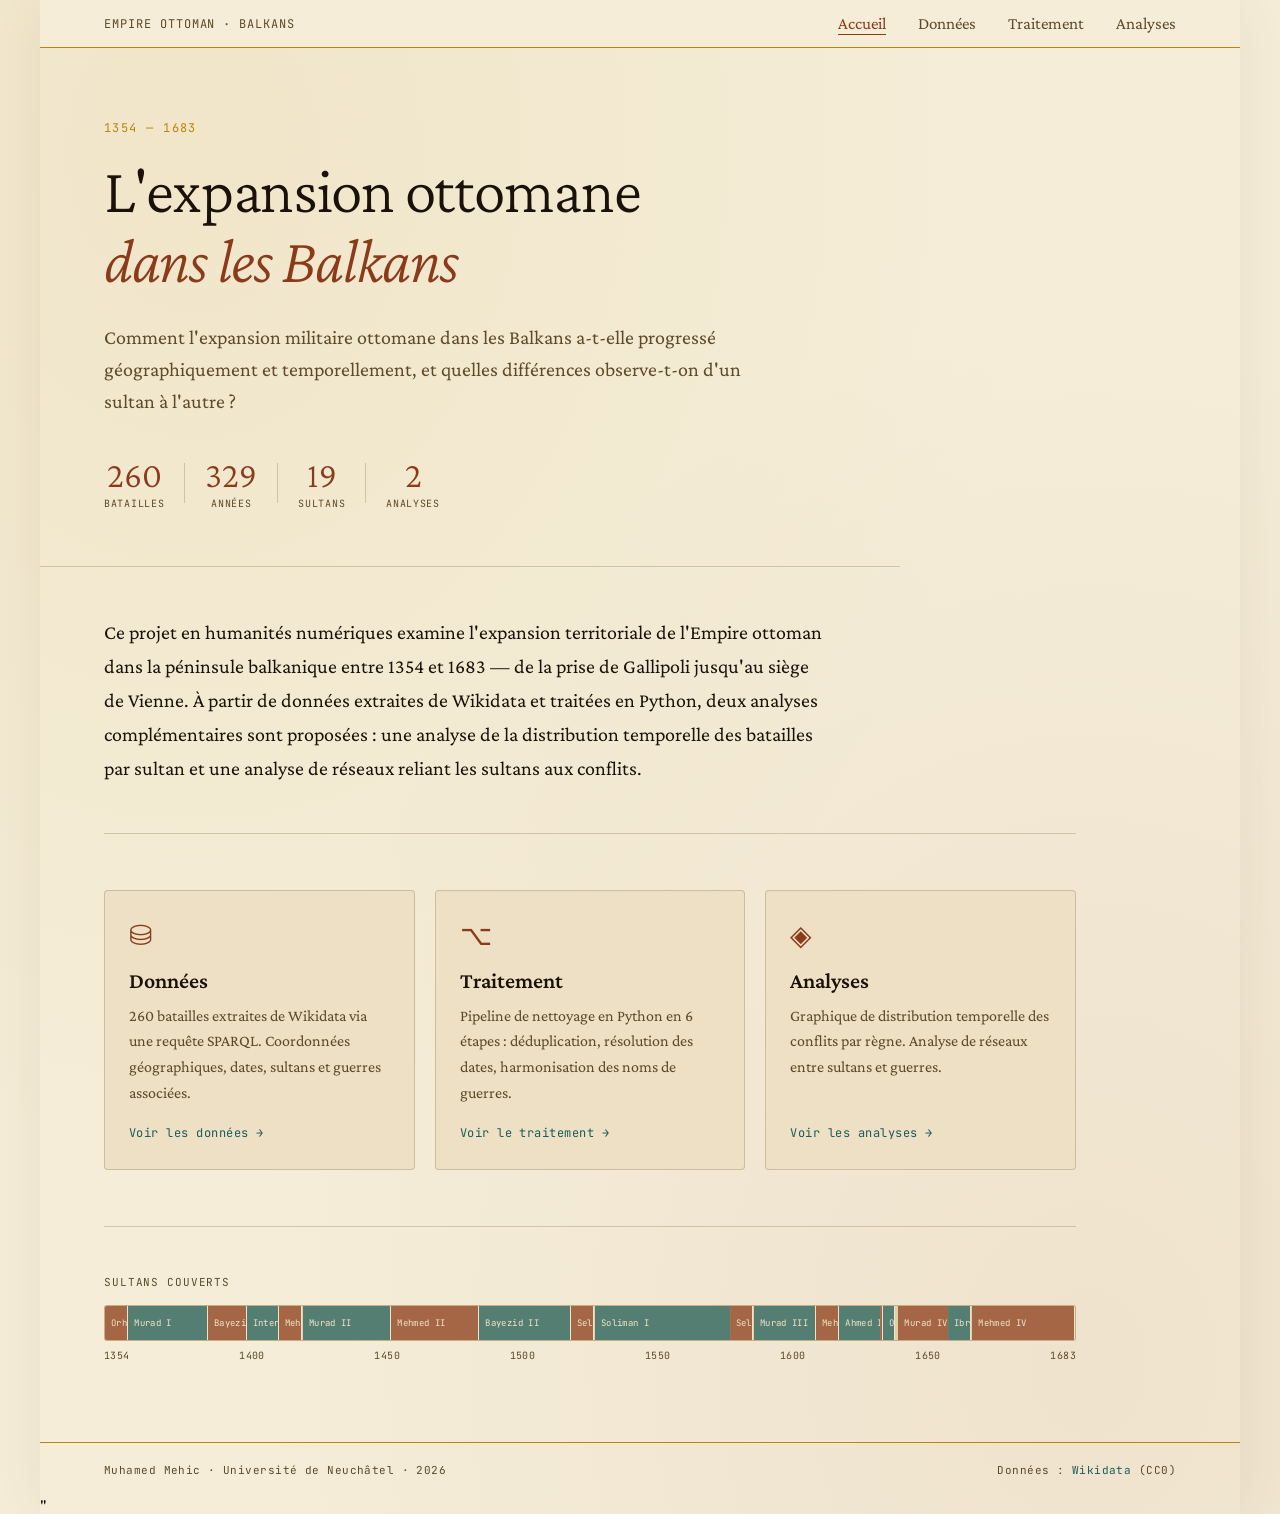
==== commit 86c291d1: "changement après plusieurs relectures" ====
--- a/index.html
+++ b/index.html
@@ -113,8 +113,8 @@
         <div class="tb-seg" style="left:66.9%;width:6.4%;" title="Murad III (1574–1595)">    <span>Murad III</span></div>
         <div class="tb-seg" style="left:73.3%;width:2.4%;" title="Mehmed III (1595–1603)">   <span>Mehmed III</span></div>
         <div class="tb-seg" style="left:75.7%;width:4.3%;" title="Ahmed Iᵉʳ (1603–1617)">   <span>Ahmed I</span></div>
-        <div class="tb-seg" style="left:79.9%;width:0.3%;" title="Mustafa Iᵉʳ (1617–1618)"> <span></span></div>
-        <div class="tb-seg" style="left:80.2%;width:1.2%;" title="Osman II (1618–1622)">     <span></span></div>
+        <div class="tb-seg" style="left:79.9%;width:0.3%;" title="Mustafa Iᵉʳ (1617–1618)"> <span>Mustafa Iᵉʳ</span></div>
+        <div class="tb-seg" style="left:80.2%;width:1.2%;" title="Osman II (1618–1622)">     <span>Osman II</span></div>
         <div class="tb-seg" style="left:81.8%;width:5.2%;" title="Murad IV (1623–1640)">     <span>Murad IV</span></div>
         <div class="tb-seg" style="left:86.9%;width:2.4%;" title="Ibrahim Iᵉʳ (1640–1648)">  <span>Ibrahim I</span></div>
         <div class="tb-seg" style="left:89.4%;width:10.6%" title="Mehmed IV (1648–1683)">    <span>Mehmed IV</span></div>
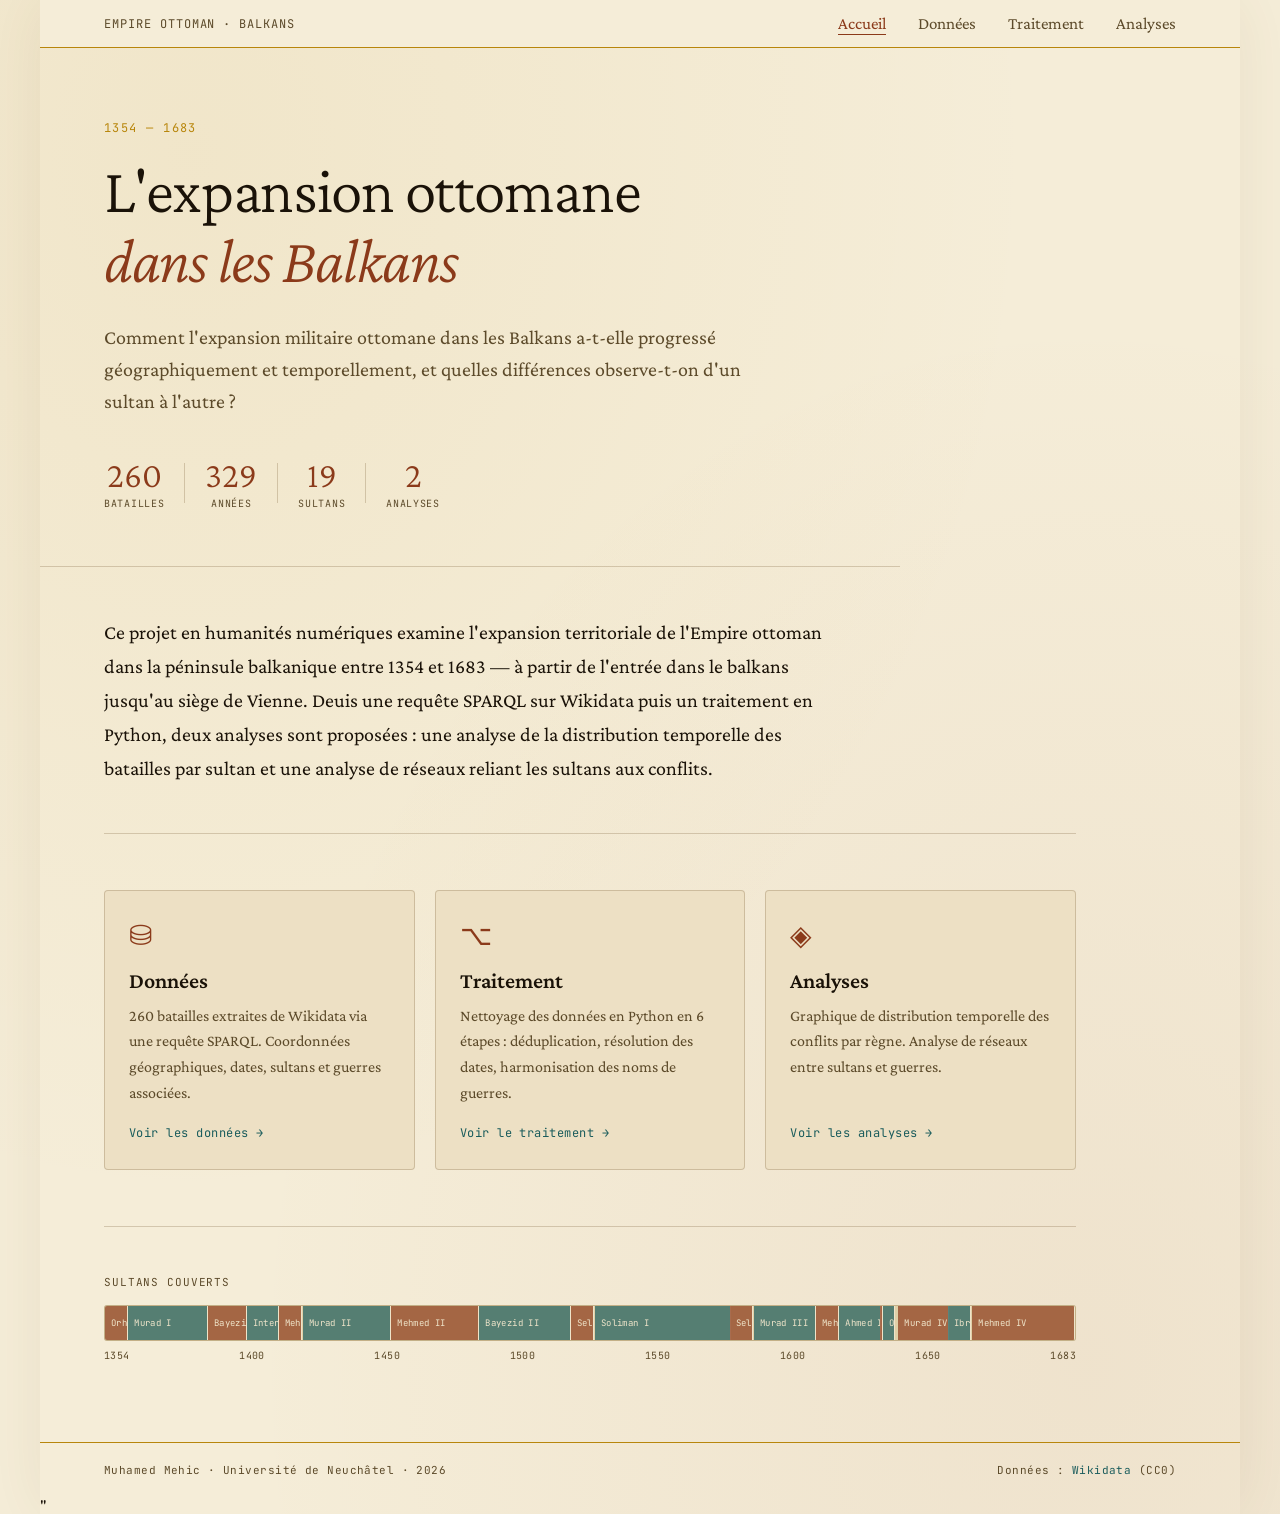
==== commit 88a1cc6b: "changement après plusieurs relectures" ====
--- a/index.html
+++ b/index.html
@@ -55,9 +55,9 @@
     <section class="section-intro">
       <p class="intro-text">
         Ce projet en humanités numériques examine l'expansion territoriale de l'Empire ottoman
-        dans la péninsule balkanique entre 1354 et 1683 — de la prise de Gallipoli jusqu'au
-        siège de Vienne. À partir de données extraites de Wikidata et traitées en Python,
-        deux analyses complémentaires sont proposées : une analyse de la distribution 
+        dans la péninsule balkanique entre 1354 et 1683 — à partir de l'entrée dans le balkans jusqu'au
+        siège de Vienne. Deuis une requête SPARQL sur Wikidata puis un traitement en Python,
+        deux analyses sont proposées : une analyse de la distribution 
         temporelle des batailles par sultan et une analyse de réseaux reliant les sultans aux conflits.
       </p>
     </section>
@@ -78,7 +78,7 @@
         <div class="card-icon">⌥</div>
         <h2 class="card-title">Traitement</h2>
         <p class="card-desc">
-          Pipeline de nettoyage en Python en 6 étapes : déduplication,
+          Nettoyage des données en Python en 6 étapes : déduplication,
           résolution des dates, harmonisation des noms de guerres.
         </p>
         <span class="card-link">Voir le traitement →</span>
